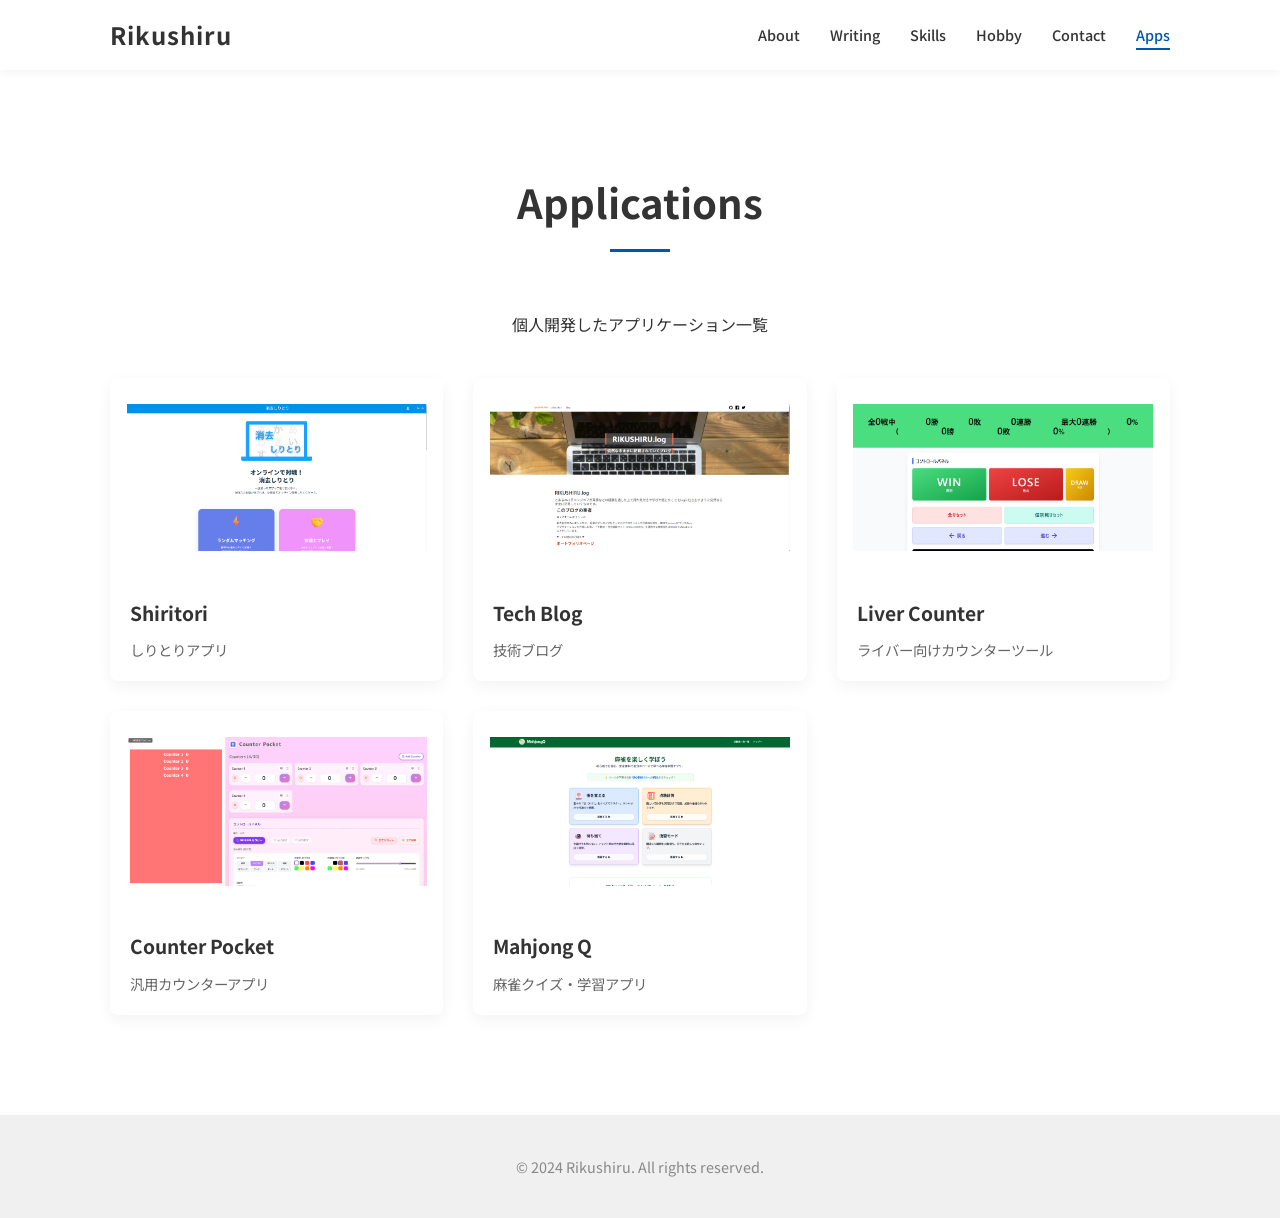
==== apps.html @ 8b54c489 "feat: Add new images, scripts, and styles, restructure the main page, and introduce a dedicated appl" ====
<!DOCTYPE html>
<html lang="ja">

<head>
    <meta charset="UTF-8">
    <meta name="viewport" content="width=device-width, initial-scale=1.0">
    <title>Applications | Rikushiru Portfolio</title>
    <link rel="preconnect" href="https://fonts.googleapis.com">
    <link rel="preconnect" href="https://fonts.gstatic.com" crossorigin>
    <link href="https://fonts.googleapis.com/css2?family=Noto+Sans+JP:wght@300;400;500;700&display=swap"
        rel="stylesheet">
    <link rel="stylesheet" href="style.css">
    <link rel="icon" href="/images/favicon.ico">
</head>

<body>
    <header id="header">
        <div class="container header-container">
            <a href="index.html" class="logo">Rikushiru</a>
            <nav class="nav">
                <button class="menu-toggle" aria-label="Menu">
                    <span></span>
                    <span></span>
                    <span></span>
                </button>
                <ul class="nav-links">
                    <li><a href="index.html#">About</a></li>
                    <li><a href="index.html#writing">Writing</a></li>
                    <li><a href="index.html#skills">Skills</a></li>
                    <li><a href="index.html#hobby">Hobby</a></li>
                    <li><a href="index.html#contact">Contact</a></li>
                    <li><a href="apps.html" class="active">Apps</a></li>
                </ul>
            </nav>
        </div>
    </header>

    <main>
        <section id="apps" class="section">
            <div class="container">
                <h2 class="section-title fade-in-up">Applications</h2>
                <p class="center-text fade-in-up" style="margin-bottom: 40px;">個人開発したアプリケーション一覧</p>
                <div class="works-grid">
                    <!-- Shiritori -->
                    <a href="https://shiritori.riku-shiru.com/" target="_blank" class="work-card fade-in-up">
                        <div class="work-icon-container">
                            <img src="images/shiritori.png" alt="Shiritori" class="app-icon">
                        </div>
                        <div class="work-info">
                            <h3>Shiritori</h3>
                            <p>しりとりアプリ</p>
                        </div>
                    </a>

                    <!-- Blog -->
                    <a href="https://blog.riku-shiru.com/" target="_blank" class="work-card fade-in-up">
                        <div class="work-icon-container">
                            <img src="images/rikushirulog.png" alt="Blog" class="app-icon">
                        </div>
                        <div class="work-info">
                            <h3>Tech Blog</h3>
                            <p>技術ブログ</p>
                        </div>
                    </a>

                    <!-- Liver Counter -->
                    <a href="https://livercounter.riku-shiru.com/" target="_blank" class="work-card fade-in-up">
                        <div class="work-icon-container">
                            <img src="images/livercounter.png" alt="Liver Counter" class="app-icon">
                        </div>
                        <div class="work-info">
                            <h3>Liver Counter</h3>
                            <p>ライバー向けカウンターツール</p>
                        </div>
                    </a>

                    <!-- Counter Pocket -->
                    <a href="https://counterpocket.riku-shiru.com/" target="_blank" class="work-card fade-in-up">
                        <div class="work-icon-container">
                            <img src="images/counterpocket.png" alt="Counter Pocket" class="app-icon">
                        </div>
                        <div class="work-info">
                            <h3>Counter Pocket</h3>
                            <p>汎用カウンターアプリ</p>
                        </div>
                    </a>

                    <!-- Mahjong Q -->
                    <a href="https://mahjongq.riku-shiru.com/" target="_blank" class="work-card fade-in-up">
                        <div class="work-icon-container">
                            <img src="images/mahjonq.png" alt="Mahjong Q" class="app-icon">
                        </div>
                        <div class="work-info">
                            <h3>Mahjong Q</h3>
                            <p>麻雀クイズ・学習アプリ</p>
                        </div>
                    </a>
                </div>
            </div>
        </section>
    </main>

    <footer id="footer">
        <div class="container">
            <p>&copy; 2024 Rikushiru. All rights reserved.</p>
        </div>
    </footer>

    <script src="script.js"></script>
</body>

</html>
---- style.css ----
:root {
    --bg-color: #ffffff;
    --text-color: #333333;
    --accent-color: #0056b3;
    --secondary-bg: #f9f9f9;
    --font-main: 'Noto Sans JP', sans-serif;
    --nav-height: 70px;
    --ease-out: cubic-bezier(0.25, 1, 0.5, 1);
}

* {
    margin: 0;
    padding: 0;
    box-sizing: border-box;
}

html {
    scroll-behavior: smooth;
}

body {
    font-family: var(--font-main);
    color: var(--text-color);
    background-color: var(--bg-color);
    line-height: 1.6;
    overflow-x: hidden;
}

a {
    text-decoration: none;
    color: inherit;
    transition: color 0.3s var(--ease-out);
}

img {
    max-width: 100%;
    height: auto;
    display: block;
}

ul {
    list-style: none;
}

/* Layout Utilities */
.container {
    max-width: 1100px;
    margin: 0 auto;
    padding: 0 20px;
}

.section {
    padding: 100px 0;
}

.bg-light {
    background-color: var(--secondary-bg);
}

.center-text {
    text-align: center;
}

/* Header */
#header {
    position: fixed;
    top: 0;
    left: 0;
    width: 100%;
    height: var(--nav-height);
    background: rgba(255, 255, 255, 0.9);
    backdrop-filter: blur(10px);
    z-index: 1000;
    box-shadow: 0 2px 10px rgba(0, 0, 0, 0.05);
    display: flex;
    align-items: center;
}

.header-container {
    width: 100%;
    display: flex;
    justify-content: space-between;
    align-items: center;
}

.logo {
    font-size: 1.5rem;
    font-weight: 700;
    color: var(--text-color);
    letter-spacing: 0.05em;
}

.nav-links {
    display: flex;
    gap: 30px;
}

.nav-links li a {
    font-size: 0.9rem;
    font-weight: 500;
    position: relative;
}

.nav-links li a::after {
    content: '';
    position: absolute;
    bottom: -5px;
    left: 0;
    width: 0;
    height: 2px;
    background: var(--accent-color);
    transition: width 0.3s var(--ease-out);
}

.nav-links li a:hover::after,
.nav-links li a.active::after {
    width: 100%;
}

.nav-links li a.active {
    color: var(--accent-color);
}

.menu-toggle {
    display: none;
    background: none;
    border: none;
    cursor: pointer;
    flex-direction: column;
    gap: 5px;
}

.menu-toggle span {
    display: block;
    width: 25px;
    height: 3px;
    background: var(--text-color);
    transition: 0.3s;
}

main {
    padding-top: var(--nav-height);
}

/* Hero Section Removed */


/* Section Titles */
.section-title {
    font-size: 2.5rem;
    display: block;
    width: fit-content;
    margin: 0 auto 60px;
}

.section-title::after {
    content: '';
    display: block;
    width: 60px;
    height: 3px;
    background: var(--accent-color);
    margin: 15px auto 0;
}

/* About Section */
.about-grid {
    display: grid;
    grid-template-columns: 1fr 1.5fr;
    gap: 50px;
    align-items: center;
}

.about-image img {
    border-radius: 10px;
    box-shadow: 0 10px 30px rgba(0, 0, 0, 0.1);
    transition: transform 0.3s var(--ease-out);
}

.about-image img:hover {
    transform: scale(1.02);
}

.timeline {
    margin-top: 30px;
    border-left: 2px solid #eee;
    padding-left: 20px;
}

.timeline-item {
    margin-bottom: 30px;
    position: relative;
}

.timeline-item::before {
    content: '';
    position: absolute;
    left: -26px;
    top: 5px;
    width: 10px;
    height: 10px;
    background: var(--accent-color);
    border-radius: 50%;
}

.timeline-logo-header {
    height: 30px;
    margin-bottom: 5px;
    display: flex;
    align-items: center;
}

.brand-logo-lifull {
    height: 100%;
    width: auto;
}

.timeline-item h4 {
    margin: 5px 0;
    font-size: 1.1rem;
}

.date {
    font-size: 0.85rem;
    color: #888;
}

/* Works Section */
.works-grid {
    display: grid;
    grid-template-columns: repeat(auto-fit, minmax(300px, 1fr));
    gap: 30px;
}

.work-card {
    background: #fff;
    border-radius: 8px;
    overflow: hidden;
    box-shadow: 0 5px 15px rgba(0, 0, 0, 0.05);
    transition: transform 0.3s var(--ease-out), box-shadow 0.3s var(--ease-out);
    display: flex;
    flex-direction: column;
    height: 100%;
}

.work-card:hover {
    transform: translateY(-5px);
    box-shadow: 0 15px 30px rgba(0, 0, 0, 0.1);
}

.work-image {
    height: 200px;
    background-size: cover;
    background-position: center;
    background-color: #eee;
    display: flex;
    align-items: center;
    justify-content: center;
    color: #aaa;
    font-weight: 500;
}

/* New: Container for Logo-based work items */
.work-icon-container {
    height: 200px;
    display: flex;
    align-items: center;
    justify-content: center;
    background: #fff;
}

.work-svg-logo {
    width: 60px;
    height: 60px;
}

.app-icon {
    width: auto;
    height: 150px;
    /* Larger than simple logos */
    max-width: 90%;
    object-fit: contain;
}

.work-info {
    padding: 20px;
    flex-grow: 1;
    /* Ensure uniform height */
}

.work-info h3 {
    margin-bottom: 10px;
    font-size: 1.2rem;
}

.work-info p {
    font-size: 0.9rem;
    color: #666;
}

.closed {
    opacity: 0.7;
}

.placeholder-image {
    background: #ddd;
    display: flex;
    align-items: center;
    justify-content: center;
    color: #666;
}

/* Skills Section */
.skills-wrapper {
    display: grid;
    grid-template-columns: repeat(auto-fit, minmax(280px, 1fr));
    gap: 40px;
}

.skill-category h3 {
    margin-bottom: 20px;
    font-size: 1.2rem;
    border-bottom: 1px solid #eee;
    padding-bottom: 10px;
}

.skill-list {
    display: flex;
    flex-wrap: wrap;
    gap: 10px;
}

.skill-tag {
    background: #f0f4f8;
    color: #333;
    padding: 8px 16px;
    border-radius: 20px;
    font-size: 0.9rem;
    transition: background 0.2s;
}

.skill-tag:hover {
    background: #e1e8ed;
}

/* Hobby Section */
.hobby-content {
    background: #fff;
    padding: 30px;
    border-radius: 12px;
    box-shadow: 0 5px 20px rgba(0, 0, 0, 0.05);
}

.hobby-text h3 {
    font-size: 1.5rem;
    margin-bottom: 20px;
}

.interest-list {
    list-style: none;
    margin-bottom: 30px;
}

.interest-list li {
    margin-bottom: 12px;
    font-size: 1rem;
    line-height: 1.6;
    padding-left: 15px;
    position: relative;
}

.interest-list li::before {
    content: '';
    position: absolute;
    left: 0;
    top: 10px;
    width: 6px;
    height: 6px;
    border-radius: 50%;
    background: var(--accent-color);
}

.interest-label {
    font-weight: 700;
    color: #444;
}

.minor-title {
    font-size: 1.2rem;
    margin: 40px 0 20px;
    padding-top: 20px;
    border-top: 1px solid #eee;
}

/* Photo Gallery */
.photo-gallery {
    column-count: 3;
    column-gap: 15px;
}

.photo-gallery img {
    width: 100%;
    margin-bottom: 15px;
    border-radius: 8px;
    box-shadow: 0 4px 10px rgba(0, 0, 0, 0.1);
    transition: transform 0.3s var(--ease-out);
    display: block;
    break-inside: avoid;
}

.photo-gallery img:hover {
    transform: scale(1.02);
}

@media (max-width: 768px) {
    .photo-gallery {
        column-count: 2;
    }
}

@media (max-width: 480px) {
    .photo-gallery {
        column-count: 1;
    }
}



@media (max-width: 768px) {
    .photo-gallery {
        column-count: auto;
        /* Reset column layout */
        display: flex;
        /* Use flex column for stable stacking */
        flex-direction: column;
        gap: 15px;
        /* Manually add gap */
        max-height: 400px;
        overflow: hidden;
        position: relative;
        transition: max-height 0.5s ease;
    }

    .photo-gallery.expanded {
        max-height: none;
        overflow: visible;
    }

    /* Gradient Overlay */
    .photo-gallery::after {
        content: '';
        position: absolute;
        bottom: 0;
        left: 0;
        width: 100%;
        height: 150px;
        background: linear-gradient(to bottom, rgba(255, 255, 255, 0), rgba(255, 255, 255, 1));
        display: block;
        pointer-events: none;
    }

    .photo-gallery.expanded::after {
        display: none;
    }
}

/* Replaces old insta-feed */
.insta-feed {
    display: none;
}

/* Contact Section */
.btn {
    display: inline-block;
    background: var(--text-color);
    color: #fff;
    padding: 12px 30px;
    border-radius: 30px;
    font-weight: 500;
    margin: 30px 0;
    transition: background 0.3s;
}

.btn:hover {
    background: var(--accent-color);
}

.social-links {
    display: flex;
    justify-content: center;
    gap: 20px;
    margin-top: 20px;
}

.sns-icon {
    width: 40px;
    height: 40px;
    display: flex;
    align-items: center;
    justify-content: center;
    border-radius: 50%;
    background: #f0f0f0;
    transition: transform 0.2s, background 0.2s, fill 0.2s;
}

.sns-icon svg {
    width: 20px;
    height: 20px;
    fill: #333;
    transition: fill 0.2s;
}

.sns-icon:hover {
    transform: translateY(-3px);
}

/* SNS Hover Colors */
.sns-icon:hover svg {
    fill: #fff;
}

.x-icon:hover {
    background: #000;
}

.github-icon:hover {
    background: #333;
}

.facebook-icon:hover {
    background: #1877F2;
}

.linkedin-icon:hover {
    background: #0A66C2;
}

.instagram-icon:hover {
    background: linear-gradient(45deg, #f09433 0%, #e6683c 25%, #dc2743 50%, #cc2366 75%, #bc1888 100%);
}

/* Footer */
#footer {
    background: #f0f0f0;
    padding: 40px 0;
    text-align: center;
    color: #888;
    font-size: 0.9rem;
}

/* Animations */
.fade-in-up {
    opacity: 0;
    transform: translateY(50px);
    /* Increased distance */
    transition: opacity 1s var(--ease-out), transform 1s var(--ease-out);
    /* Slower duration */
}

/* Emphasized Name in About Section */
.about-name {
    font-size: 2rem;
    /* Reduced from 2.5rem */
    font-weight: 700;
    margin-bottom: 5px;
    letter-spacing: 0.05em;
    color: var(--text-color);
    line-height: 1.2;
}

.nickname {
    font-size: 0.9rem;
    color: #888;
    margin-bottom: 15px;
    font-weight: 400;
}

@media (max-width: 768px) {
    .about-name {
        font-size: 1.8rem;
    }
}

.fade-in-up.visible {
    opacity: 1;
    transform: translateY(0);
}

/* Mobile Responsiveness & Fixes */
@media (max-width: 768px) {
    .menu-toggle {
        display: flex;
        z-index: 1001;
    }

    /* Fixed Navigation for Mobile */
    .nav-links {
        position: fixed;
        top: 0;
        right: 0;
        height: 100vh;
        width: 80%;
        /* Slightly wider for better tap area */
        max-width: 300px;
        background: #fff;
        flex-direction: column;
        align-items: center;
        justify-content: center;
        transform: translateX(100%);
        transition: transform 0.3s var(--ease-out);
        box-shadow: -5px 0 15px rgba(0, 0, 0, 0.1);
        padding-top: 60px;
    }

    .nav-links.active {
        transform: translateX(0);
    }

    /* Prevent Horizontal Overflow */
    html,
    body {
        overflow-x: hidden;
        width: 100%;
    }

    .container {
        padding: 0 20px;
        width: 100%;
    }

    /* Mobile Profile Image: Circular and centered */
    .about-image {
        margin: 0 auto 30px;
        width: 200px;
        height: 200px;
    }

    .about-image img {
        border-radius: 50%;
        width: 100%;
        height: 100%;
        object-fit: cover;
    }

    .about-text {
        text-align: center;
    }

    .about-text .timeline {
        text-align: left;
    }

    /* Grid Adjustments */
    .about-grid,
    .works-grid,
    .skills-wrapper,
    .hobby-grid,
    .insta-feed {
        grid-template-columns: 1fr;
    }

    /* Hero Text Sizing */
    .hero-title {
        font-size: 2.5rem;
        word-break: break-word;
    }

    .hero-subtitle {
        font-size: 1.2rem;
    }

    .timeline-logo-header {
        height: 30px;
    }
}

/* Resume Section Styles */
.highlight-title {
    font-size: 1.4rem;
    font-weight: 700;
    color: var(--text-color);
    margin-top: 5px;
}

.highlight-role {
    font-size: 1.1rem;
    font-weight: 700;
    color: var(--accent-color);
    margin-bottom: 10px;
}

.resume-section {
    margin-top: 40px;
    padding-top: 20px;
    border-top: 1px solid #eee;
}

.resume-section h4 {
    font-size: 1.2rem;
    margin-bottom: 15px;
    margin-top: 30px;
    color: #444;
}

.resume-list {
    list-style: none;
}

.resume-list li {
    margin-bottom: 10px;
    padding-left: 20px;
    position: relative;
    font-size: 0.95rem;
}

.resume-list li::before {
    content: '•';
    color: var(--accent-color);
    position: absolute;
    left: 0;
    font-weight: bold;
}

/* Timeline Brand Logo Fix */
.timeline-logo-header {
    height: 40px;
    margin-bottom: 10px;
    display: flex;
    align-items: center;
}

.brand-logo-lifull {
    height: 100%;
    width: auto;
    object-fit: contain;
}

/* External Link Styles */
.external-link {
    font-size: 0.9rem;
    color: var(--accent-color);
    text-decoration: underline;
    opacity: 0.8;
    word-break: break-all;
}

.external-link:hover {
    opacity: 1;
}

/* Gallery Toggle (Mobile Only) - Moved here for specificity */
.gallery-toggle {
    display: none;
}

@media (max-width: 768px) {
    .gallery-toggle {
        display: block;
        margin: 20px auto 0;
    }
}
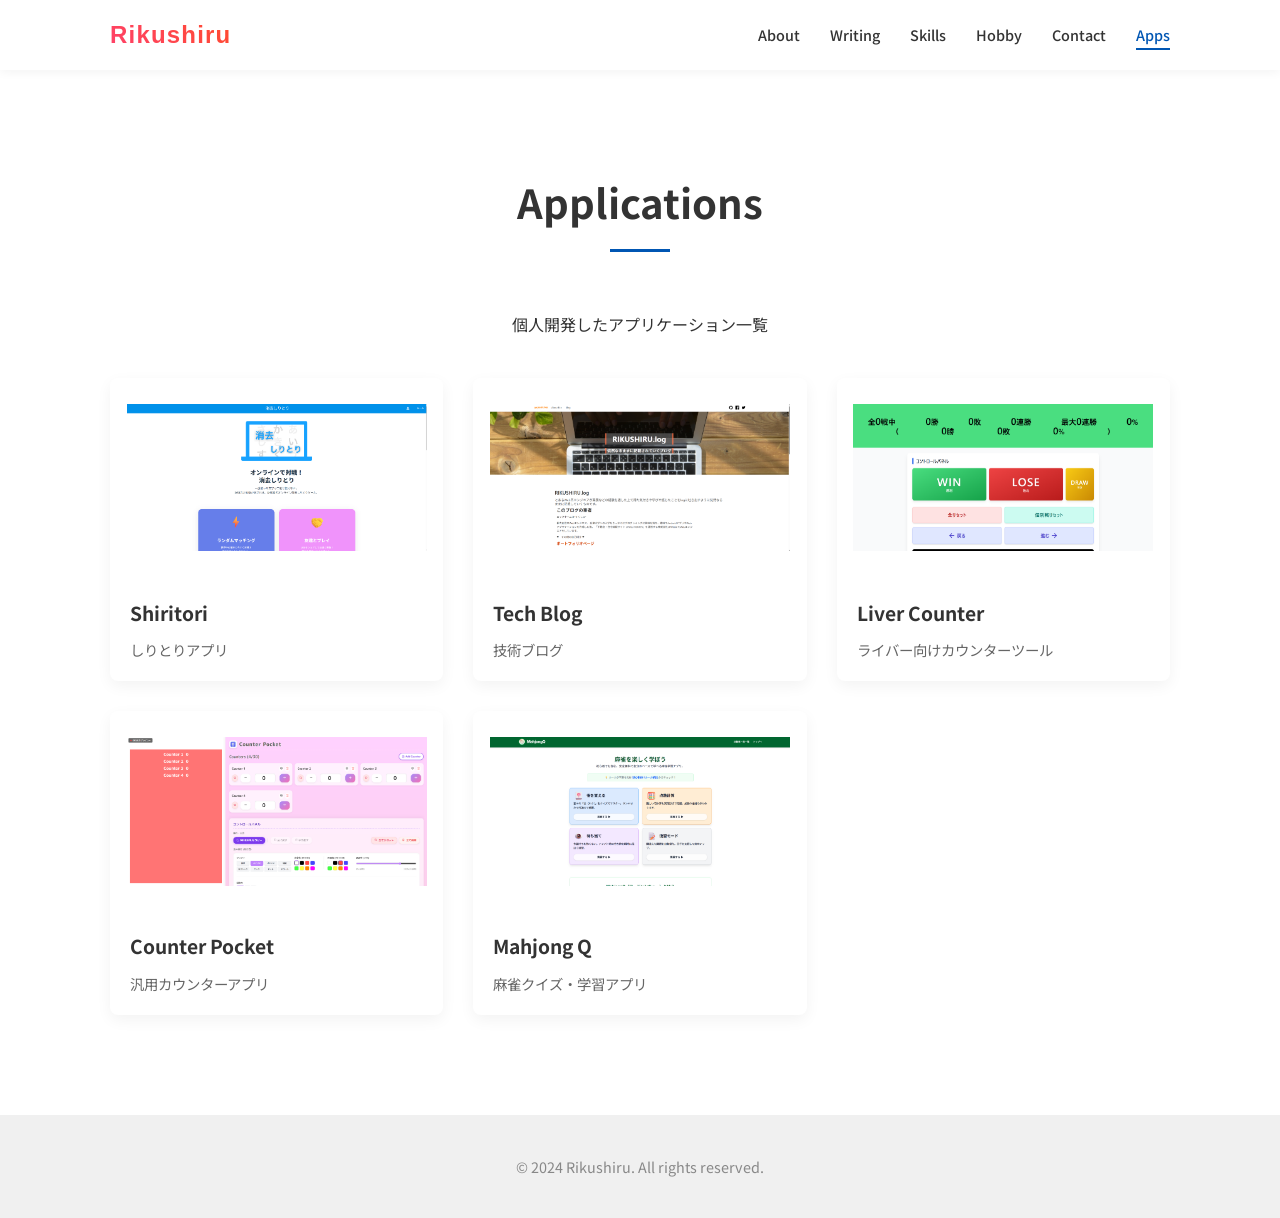
==== commit 3c90e2a7: "feat: Add Google Analytics tracking to HTML pages and include a new image." ====
--- a/apps.html
+++ b/apps.html
@@ -11,6 +11,15 @@
         rel="stylesheet">
     <link rel="stylesheet" href="style.css">
     <link rel="icon" href="/images/favicon.ico">
+    <!-- Google tag (gtag.js) -->
+    <script async src="https://www.googletagmanager.com/gtag/js?id=G-70FE9RLHMJ"></script>
+    <script>
+        window.dataLayer = window.dataLayer || [];
+        function gtag() { dataLayer.push(arguments); }
+        gtag('js', new Date());
+
+        gtag('config', 'G-70FE9RLHMJ');
+    </script>
 </head>
 
 <body>
--- a/style.css
+++ b/style.css
@@ -24,6 +24,9 @@
     background-color: var(--bg-color);
     line-height: 1.6;
     overflow-x: hidden;
+    display: flex;
+    flex-direction: column;
+    min-height: 100vh;
 }
 
 a {
@@ -86,8 +89,19 @@
 .logo {
     font-size: 1.5rem;
     font-weight: 700;
-    color: var(--text-color);
     letter-spacing: 0.05em;
+    font-family: 'Outfit', sans-serif;
+    /* Stylish Font */
+    /* Brighter, Vibrant Gradient (Remove Dullness) */
+    background: linear-gradient(45deg, #FF416C 0%, #FF4B2B 100%);
+    /* Alternative: background: linear-gradient(to right, #ed213a 0%, #93291e 100%); */
+
+
+    -webkit-background-clip: text;
+    -webkit-text-fill-color: transparent;
+    background-clip: text;
+    color: transparent;
+    display: inline-block;
 }
 
 .nav-links {
@@ -140,6 +154,7 @@
 
 main {
     padding-top: var(--nav-height);
+    flex: 1;
 }
 
 /* Hero Section Removed */
@@ -221,7 +236,8 @@
 
 .date {
     font-size: 0.85rem;
-    color: #888;
+    color: #555;
+    /* Darker than #888 for better visibility */
 }
 
 /* Works Section */
@@ -269,8 +285,8 @@
 }
 
 .work-svg-logo {
-    width: 60px;
-    height: 60px;
+    width: 80px;
+    height: 80px;
 }
 
 .app-icon {
@@ -391,75 +407,81 @@
     border-top: 1px solid #eee;
 }
 
-/* Photo Gallery */
+/* Collapsible Gallery (Desktop & Mobile) */
 .photo-gallery {
-    column-count: 3;
-    column-gap: 15px;
+    display: grid;
+    grid-template-columns: repeat(auto-fill, minmax(250px, 1fr));
+    gap: 15px;
+    max-height: 800px;
+    /* Show approx 3 rows */
+    overflow: hidden;
+    position: relative;
+    transition: max-height 0.8s ease;
+    padding-bottom: 20px;
+}
+
+.photo-gallery.expanded {
+    max-height: 20000px;
+    /* Large enough to show all */
+}
+
+/* Gradient Overlay */
+.photo-gallery::after {
+    content: '';
+    position: absolute;
+    bottom: 0;
+    left: 0;
+    width: 100%;
+    height: 150px;
+    background: linear-gradient(to bottom, rgba(255, 255, 255, 0), rgba(255, 255, 255, 1));
+    display: block;
+    pointer-events: none;
+    transition: opacity 0.5s;
+}
+
+.photo-gallery.expanded::after {
+    opacity: 0;
+    pointer-events: none;
 }
 
 .photo-gallery img {
     width: 100%;
-    margin-bottom: 15px;
+    height: 250px;
+    /* Enforce uniform height */
+    object-fit: cover;
+    /* Crop to fill the square/rectangle */
+    margin-bottom: 0;
+    /* Grid handles gap */
     border-radius: 8px;
     box-shadow: 0 4px 10px rgba(0, 0, 0, 0.1);
     transition: transform 0.3s var(--ease-out);
     display: block;
-    break-inside: avoid;
+    cursor: pointer;
 }
 
 .photo-gallery img:hover {
     transform: scale(1.02);
 }
 
+.gallery-toggle {
+    display: block;
+    margin: 20px auto 0;
+    cursor: pointer;
+    z-index: 10;
+    position: relative;
+}
+
 @media (max-width: 768px) {
     .photo-gallery {
-        column-count: 2;
+        grid-template-columns: repeat(2, 1fr);
+        /* 2 columns on mobile */
     }
 }
 
 @media (max-width: 480px) {
     .photo-gallery {
-        column-count: 1;
-    }
-}
-
-
-
-@media (max-width: 768px) {
-    .photo-gallery {
-        column-count: auto;
-        /* Reset column layout */
-        display: flex;
-        /* Use flex column for stable stacking */
-        flex-direction: column;
-        gap: 15px;
-        /* Manually add gap */
-        max-height: 400px;
-        overflow: hidden;
-        position: relative;
-        transition: max-height 0.5s ease;
-    }
-
-    .photo-gallery.expanded {
-        max-height: none;
-        overflow: visible;
-    }
-
-    /* Gradient Overlay */
-    .photo-gallery::after {
-        content: '';
-        position: absolute;
-        bottom: 0;
-        left: 0;
-        width: 100%;
-        height: 150px;
-        background: linear-gradient(to bottom, rgba(255, 255, 255, 0), rgba(255, 255, 255, 1));
-        display: block;
-        pointer-events: none;
-    }
-
-    .photo-gallery.expanded::after {
-        display: none;
+        grid-template-columns: 1fr;
+        /* 1 column on small screens */
     }
 }
 
@@ -559,19 +581,30 @@
 /* Emphasized Name in About Section */
 .about-name {
     font-size: 2rem;
-    /* Reduced from 2.5rem */
     font-weight: 700;
     margin-bottom: 5px;
     letter-spacing: 0.05em;
-    color: var(--text-color);
     line-height: 1.2;
+    font-family: 'Outfit', sans-serif;
+    /* Stylish Font */
+    /* Matching Vibrant Gradient */
+    background: linear-gradient(45deg, #FF416C 0%, #FF4B2B 100%);
+    -webkit-background-clip: text;
+    -webkit-text-fill-color: transparent;
+    background-clip: text;
+    color: transparent;
+    display: inline-block;
 }
 
 .nickname {
     font-size: 0.9rem;
-    color: #888;
+    color: #555;
     margin-bottom: 15px;
     font-weight: 400;
+}
+
+.birth-date {
+    margin-top: 20px;
 }
 
 @media (max-width: 768px) {
@@ -724,6 +757,8 @@
 .timeline-logo-header {
     height: 40px;
     margin-bottom: 10px;
+    margin-top: 15px;
+    /* Added spacing above logo */
     display: flex;
     align-items: center;
 }
@@ -748,13 +783,179 @@
 }
 
 /* Gallery Toggle (Mobile Only) - Moved here for specificity */
-.gallery-toggle {
-    display: none;
-}
+
 
 @media (max-width: 768px) {
     .gallery-toggle {
         display: block;
         margin: 20px auto 0;
     }
+}
+
+/* Lightbox Styles */
+#lightbox {
+    position: fixed;
+    z-index: 9999;
+    /* High z-index */
+    top: 0;
+    left: 0;
+    width: 100%;
+    height: 100%;
+    background-color: rgba(0, 0, 0, 0.9);
+    /* Dark overlay */
+    display: none;
+    align-items: center;
+    justify-content: center;
+    opacity: 0;
+    transition: opacity 0.3s ease;
+}
+
+#lightbox.active {
+    display: flex;
+    opacity: 1;
+}
+
+#lightbox img {
+    max-width: 90%;
+    max-height: 90%;
+    border-radius: 4px;
+    box-shadow: 0 0 20px rgba(255, 255, 255, 0.1);
+    object-fit: contain;
+}
+
+/* Awards & Speaking Refinement */
+.awards-custom-grid {
+    display: grid;
+    grid-template-columns: repeat(auto-fit, minmax(300px, 1fr));
+    gap: 20px;
+    margin-top: 20px;
+}
+
+.award-card {
+    background: #fff;
+    border-radius: 8px;
+    padding: 25px;
+    box-shadow: 0 4px 6px rgba(0, 0, 0, 0.05);
+    border-left: 5px solid var(--accent-color);
+    /* Accent border */
+    transition: transform 0.3s var(--ease-out), box-shadow 0.3s var(--ease-out);
+    display: flex;
+    flex-direction: column;
+}
+
+.award-card:hover {
+    transform: translateY(-5px);
+    box-shadow: 0 10px 20px rgba(0, 0, 0, 0.1);
+}
+
+.award-year {
+    font-size: 0.9rem;
+    color: #888;
+    margin-bottom: 10px;
+    font-weight: 500;
+}
+
+.award-content h3 {
+    margin: 0 0 10px;
+    font-size: 1.1rem;
+    color: #333;
+}
+
+.award-content p {
+    font-size: 0.95rem;
+    color: #555;
+    margin: 0;
+}
+
+/* Speaking Section */
+.speaking-grid {
+    display: grid;
+    grid-template-columns: repeat(auto-fit, minmax(300px, 1fr));
+    gap: 30px;
+    margin-top: 20px;
+}
+
+.speaking-organizer {
+    font-size: 0.8rem;
+    color: #888;
+    margin-left: 8px;
+    font-weight: 500;
+}
+
+.speaking-card {
+    background: #fff;
+    border-radius: 12px;
+    padding: 25px;
+    box-shadow: 0 5px 15px rgba(0, 0, 0, 0.05);
+    display: flex;
+    flex-direction: column;
+    justify-content: space-between;
+    transition: transform 0.3s var(--ease-out);
+    border-top: 4px solid #333;
+    /* Distinct from awards */
+}
+
+.speaking-card:hover {
+    transform: translateY(-5px);
+}
+
+.speaking-header {
+    margin-bottom: 15px;
+}
+
+.speaking-date {
+    background: #eee;
+    padding: 4px 10px;
+    border-radius: 15px;
+    font-size: 0.8rem;
+    font-weight: 600;
+    color: #555;
+    display: inline-block;
+    margin-bottom: 10px;
+}
+
+.speaking-title {
+    font-size: 1.1rem;
+    font-weight: 700;
+    line-height: 1.4;
+}
+
+.speaking-body p {
+    font-size: 0.95rem;
+    color: #666;
+    margin-bottom: 20px;
+}
+
+.speaking-link {
+    display: inline-block;
+    padding: 8px 16px;
+    background: #333;
+    color: #fff;
+    text-decoration: none;
+    border-radius: 4px;
+    font-size: 0.9rem;
+    transition: background 0.2s;
+    text-align: center;
+    width: fit-content;
+}
+
+.speaking-link:hover {
+    background: #555;
+    color: #fff;
+}
+
+.speaking-links {
+    display: flex;
+    gap: 10px;
+}
+
+.speaking-link.secondary {
+    background: transparent;
+    color: #333;
+    border: 1px solid #ccc;
+}
+
+.speaking-link.secondary:hover {
+    background: #f5f5f5;
+    color: #333;
 }
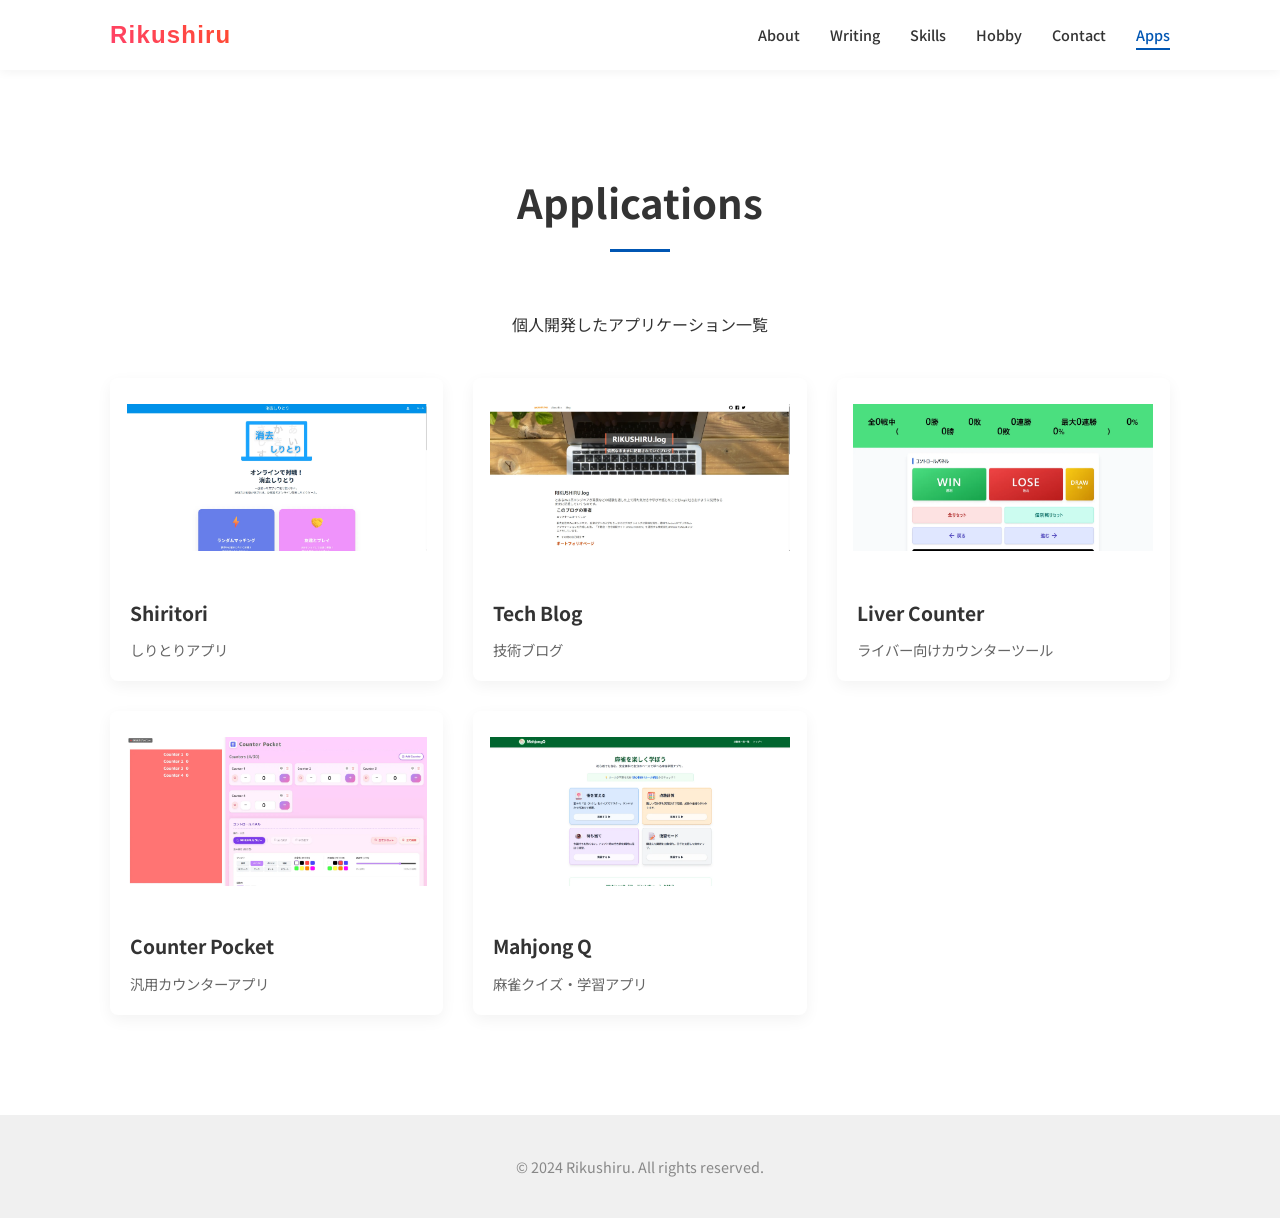
==== commit db0ee6e7: "feat: Add WebP images and update `index.html`, `script.js`, `apps.html`, and `.gitignore`." ====
--- a/apps.html
+++ b/apps.html
@@ -53,7 +53,7 @@
                     <!-- Shiritori -->
                     <a href="https://shiritori.riku-shiru.com/" target="_blank" class="work-card fade-in-up">
                         <div class="work-icon-container">
-                            <img src="images/shiritori.png" alt="Shiritori" class="app-icon">
+                            <img src="images/shiritori.webp" alt="Shiritori" class="app-icon">
                         </div>
                         <div class="work-info">
                             <h3>Shiritori</h3>
@@ -64,7 +64,7 @@
                     <!-- Blog -->
                     <a href="https://blog.riku-shiru.com/" target="_blank" class="work-card fade-in-up">
                         <div class="work-icon-container">
-                            <img src="images/rikushirulog.png" alt="Blog" class="app-icon">
+                            <img src="images/rikushirulog.webp" alt="Blog" class="app-icon">
                         </div>
                         <div class="work-info">
                             <h3>Tech Blog</h3>
@@ -75,7 +75,7 @@
                     <!-- Liver Counter -->
                     <a href="https://livercounter.riku-shiru.com/" target="_blank" class="work-card fade-in-up">
                         <div class="work-icon-container">
-                            <img src="images/livercounter.png" alt="Liver Counter" class="app-icon">
+                            <img src="images/livercounter.webp" alt="Liver Counter" class="app-icon">
                         </div>
                         <div class="work-info">
                             <h3>Liver Counter</h3>
@@ -86,7 +86,7 @@
                     <!-- Counter Pocket -->
                     <a href="https://counterpocket.riku-shiru.com/" target="_blank" class="work-card fade-in-up">
                         <div class="work-icon-container">
-                            <img src="images/counterpocket.png" alt="Counter Pocket" class="app-icon">
+                            <img src="images/counterpocket.webp" alt="Counter Pocket" class="app-icon">
                         </div>
                         <div class="work-info">
                             <h3>Counter Pocket</h3>
@@ -97,7 +97,7 @@
                     <!-- Mahjong Q -->
                     <a href="https://mahjongq.riku-shiru.com/" target="_blank" class="work-card fade-in-up">
                         <div class="work-icon-container">
-                            <img src="images/mahjonq.png" alt="Mahjong Q" class="app-icon">
+                            <img src="images/mahjonq.webp" alt="Mahjong Q" class="app-icon">
                         </div>
                         <div class="work-info">
                             <h3>Mahjong Q</h3>
--- a/style.css
+++ b/style.css
@@ -796,18 +796,17 @@
 #lightbox {
     position: fixed;
     z-index: 9999;
-    /* High z-index */
     top: 0;
     left: 0;
     width: 100%;
     height: 100%;
     background-color: rgba(0, 0, 0, 0.9);
-    /* Dark overlay */
     display: none;
     align-items: center;
-    justify-content: center;
     opacity: 0;
     transition: opacity 0.3s ease;
+    overflow: hidden;
+    /* Ensure no scrollbars */
 }
 
 #lightbox.active {
@@ -815,12 +814,117 @@
     opacity: 1;
 }
 
-#lightbox img {
-    max-width: 90%;
+/* Lightbox Carousel Track */
+.lightbox-track {
+    display: flex;
+    align-items: center;
+    height: 100%;
+    width: max-content;
+    /* Allow dynamic sizing based on children */
+    will-change: transform;
+}
+
+.lightbox-track.animating {
+    transition: transform 0.3s ease-out;
+}
+
+.lightbox-image-container {
+    width: 85vw;
+    /* Mobile: 85vw to show peek of neighbors */
+    height: 100%;
+    display: flex;
+    align-items: center;
+    justify-content: center;
+    padding: 0 5px;
+    /* Minimal gap */
+    box-sizing: border-box;
+    flex-shrink: 0;
+    /* Prevent shrinking! */
+}
+
+/* PC: Full width */
+@media (min-width: 769px) {
+    .lightbox-image-container {
+        width: 100vw;
+        padding: 0;
+    }
+}
+
+.lightbox-image-container img {
+    max-width: 100%;
     max-height: 90%;
     border-radius: 4px;
     box-shadow: 0 0 20px rgba(255, 255, 255, 0.1);
     object-fit: contain;
+    user-select: none;
+    pointer-events: none;
+    /* Let clicks pass to container/lightbox */
+}
+
+/* Lightbox Navigation */
+.lightbox-nav {
+    position: absolute;
+    top: 50%;
+    transform: translateY(-50%);
+    background: rgba(255, 255, 255, 0.1);
+    color: white;
+    border: none;
+    font-size: 2rem;
+    padding: 10px 15px;
+    cursor: pointer;
+    transition: background 0.3s;
+    border-radius: 5px;
+    user-select: none;
+    z-index: 10001;
+    /* Ensure above image */
+}
+
+.lightbox-nav:hover {
+    background: rgba(255, 255, 255, 0.3);
+}
+
+.lightbox-nav.hidden-nav {
+    display: none;
+}
+
+.lightbox-prev {
+    left: 20px;
+}
+
+.lightbox-next {
+    right: 20px;
+}
+
+@media (max-width: 768px) {
+    .lightbox-nav {
+        display: none !important;
+        /* Hide buttons on mobile, use swipe */
+    }
+
+    .swipe-hint {
+        position: absolute;
+        top: 50%;
+        transform: translateY(-50%);
+        font-size: 3rem;
+        color: rgba(255, 255, 255, 0.7);
+        pointer-events: none;
+        opacity: 0;
+        transition: opacity 1s ease-out;
+        z-index: 10000;
+        text-shadow: 0 0 10px rgba(0, 0, 0, 0.5);
+    }
+
+    .swipe-hint.visible {
+        opacity: 1;
+    }
+
+    .swipe-hint-left {
+        left: 20px;
+    }
+
+    .swipe-hint-right {
+        right: 20px;
+    }
 }
 
 /* Awards & Speaking Refinement */
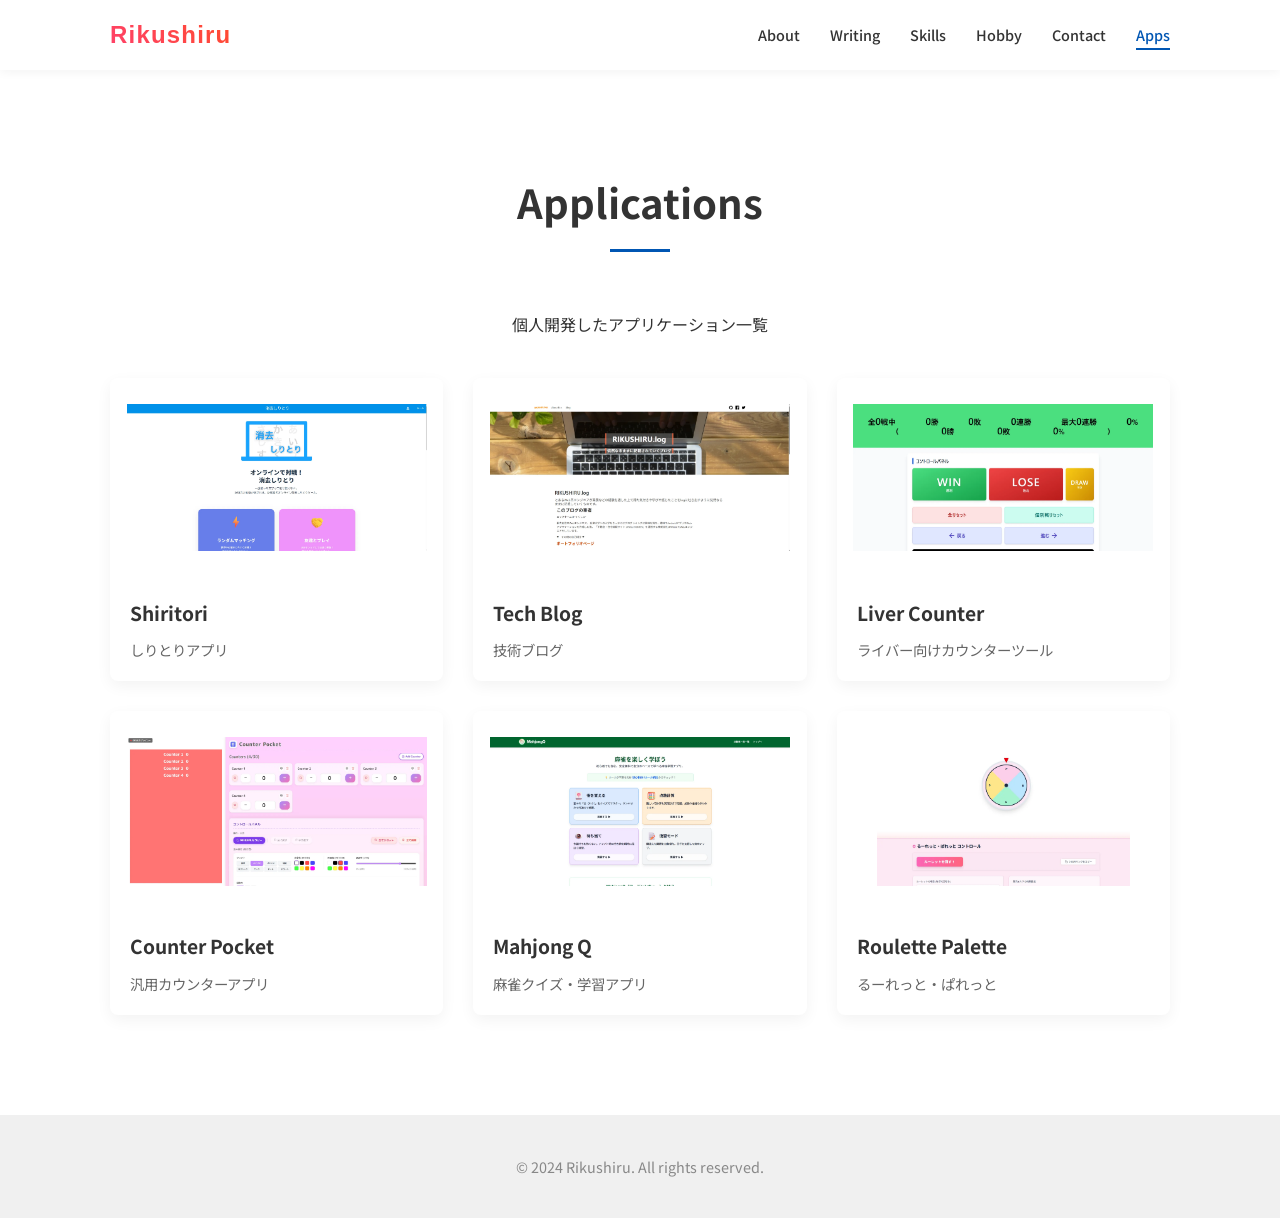
==== commit db267cd5: "feat: Add "Roulette Palette" application to the apps page with associated images." ====
--- a/apps.html
+++ b/apps.html
@@ -11,6 +11,9 @@
         rel="stylesheet">
     <link rel="stylesheet" href="style.css">
     <link rel="icon" href="/images/favicon.ico">
+    <link rel="apple-touch-icon" href="/images/apple-touch-icon.png">
+    <link rel="manifest" href="/manifest.json">
+    <meta name="theme-color" content="#ffffff">
     <!-- Google tag (gtag.js) -->
     <script async src="https://www.googletagmanager.com/gtag/js?id=G-70FE9RLHMJ"></script>
     <script>
@@ -50,6 +53,7 @@
                 <h2 class="section-title fade-in-up">Applications</h2>
                 <p class="center-text fade-in-up" style="margin-bottom: 40px;">個人開発したアプリケーション一覧</p>
                 <div class="works-grid">
+
                     <!-- Shiritori -->
                     <a href="https://shiritori.riku-shiru.com/" target="_blank" class="work-card fade-in-up">
                         <div class="work-icon-container">
@@ -104,6 +108,17 @@
                             <p>麻雀クイズ・学習アプリ</p>
                         </div>
                     </a>
+
+                    <!-- Roulette Palette -->
+                    <a href="https://roulette-palette.riku-shiru.com/" target="_blank" class="work-card fade-in-up">
+                        <div class="work-icon-container">
+                            <img src="images/roulette.webp" alt="Roulette Palette" class="app-icon">
+                        </div>
+                        <div class="work-info">
+                            <h3>Roulette Palette</h3>
+                            <p>るーれっと・ぱれっと</p>
+                        </div>
+                    </a>
                 </div>
             </div>
         </section>
--- a/style.css
+++ b/style.css
@@ -857,8 +857,6 @@
     box-shadow: 0 0 20px rgba(255, 255, 255, 0.1);
     object-fit: contain;
     user-select: none;
-    pointer-events: none;
-    /* Let clicks pass to container/lightbox */
 }
 
 /* Lightbox Navigation */
@@ -927,6 +925,47 @@
     }
 }
 
+/* Lightbox Controls (Close) */
+.lightbox-controls {
+    position: absolute;
+    top: 20px;
+    right: 20px;
+    display: flex;
+    gap: 15px;
+    z-index: 10002;
+}
+
+.lightbox-control {
+    background: rgba(0, 0, 0, 0.5);
+    color: white;
+    border: none;
+    width: 44px;
+    height: 44px;
+    border-radius: 50%;
+    display: flex;
+    align-items: center;
+    justify-content: center;
+    cursor: pointer;
+    font-size: 1.2rem;
+    transition: background 0.3s, transform 0.2s;
+    backdrop-filter: blur(5px);
+}
+
+.lightbox-control:hover {
+    background: rgba(255, 255, 255, 0.2);
+    transform: scale(1.1);
+}
+
+.lightbox-control:active {
+    transform: scale(0.95);
+}
+
+.lightbox-control svg {
+    width: 24px;
+    height: 24px;
+    fill: currentColor;
+}
+
 /* Awards & Speaking Refinement */
 .awards-custom-grid {
     display: grid;
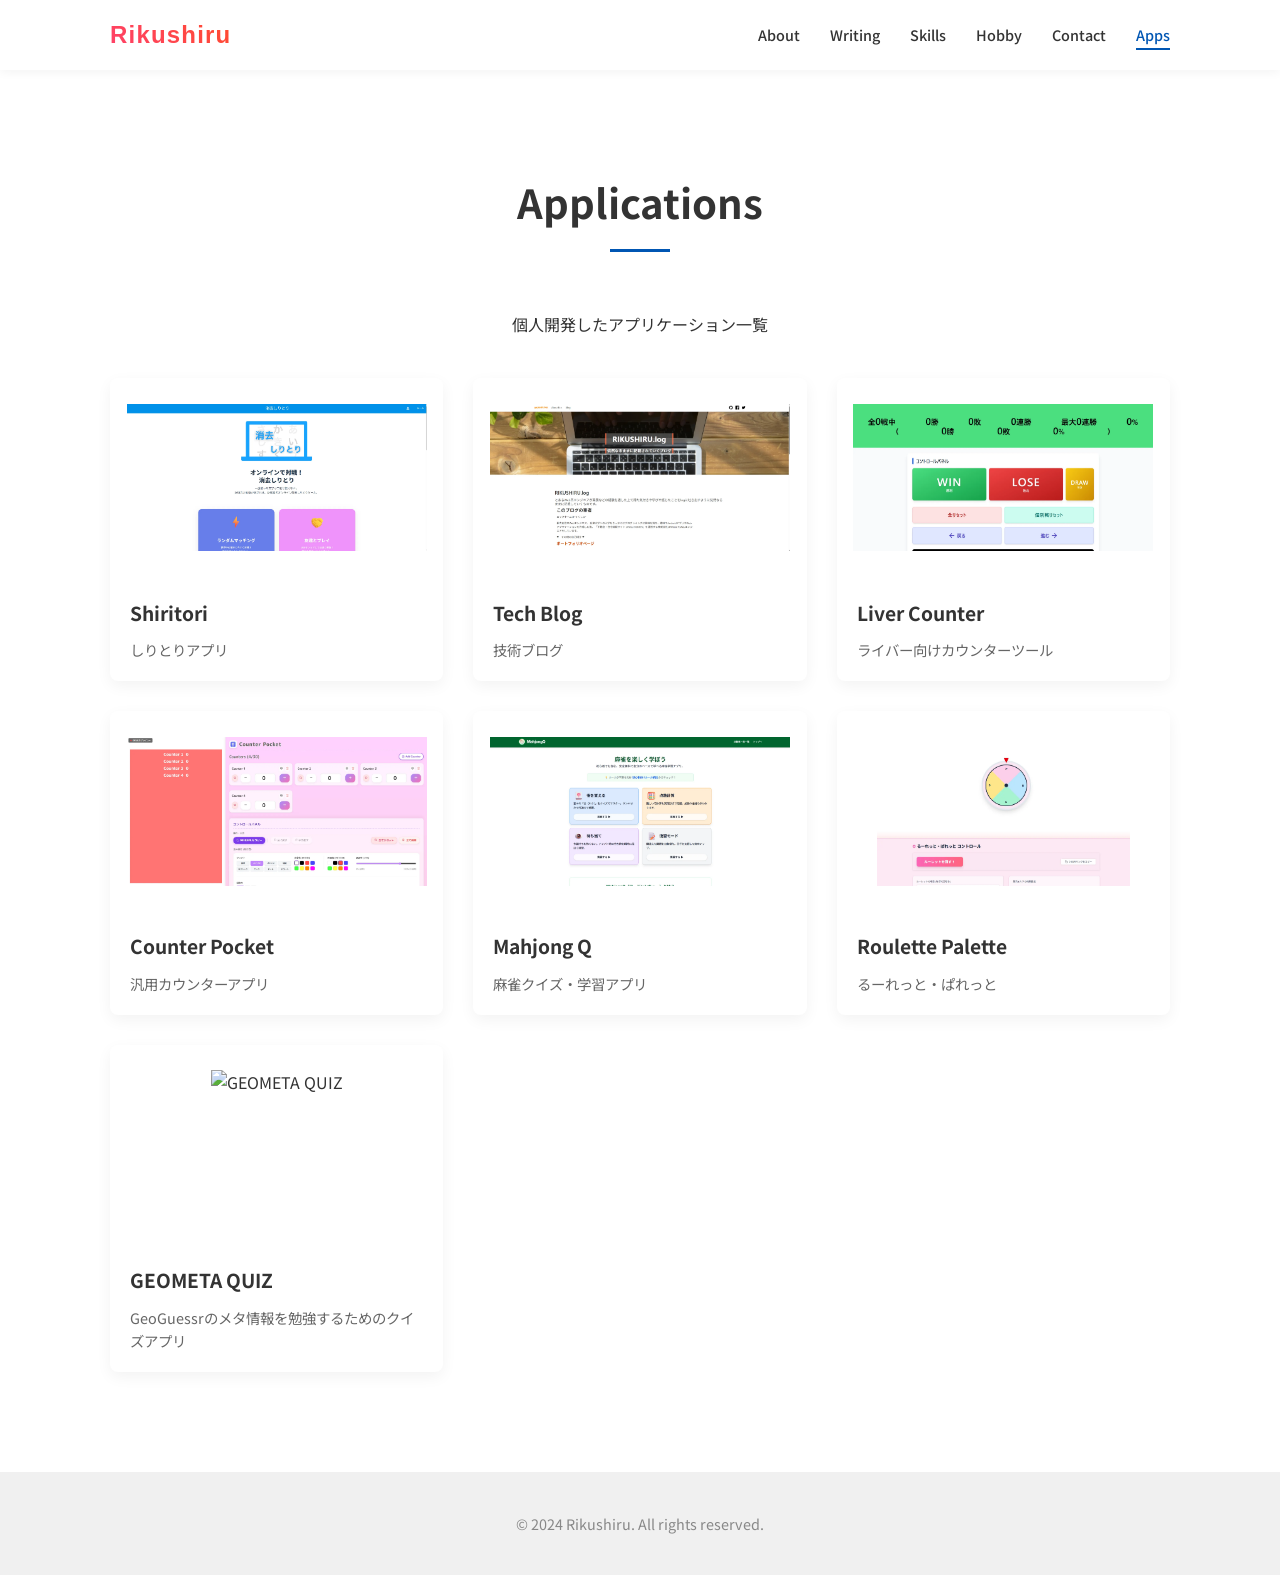
==== commit 3cb02247: "feat: Add GEOMETA QUIZ application to the apps page and include its icon." ====
--- a/apps.html
+++ b/apps.html
@@ -119,6 +119,17 @@
                             <p>るーれっと・ぱれっと</p>
                         </div>
                     </a>
+
+                    <!-- GEOMETA QUIZ -->
+                    <a href="https://geometaquiz.riku-shiru.com/" target="_blank" class="work-card fade-in-up">
+                        <div class="work-icon-container">
+                            <img src="images/geometaquiz.webp" alt="GEOMETA QUIZ" class="app-icon">
+                        </div>
+                        <div class="work-info">
+                            <h3>GEOMETA QUIZ</h3>
+                            <p>GeoGuessrのメタ情報を勉強するためのクイズアプリ</p>
+                        </div>
+                    </a>
                 </div>
             </div>
         </section>
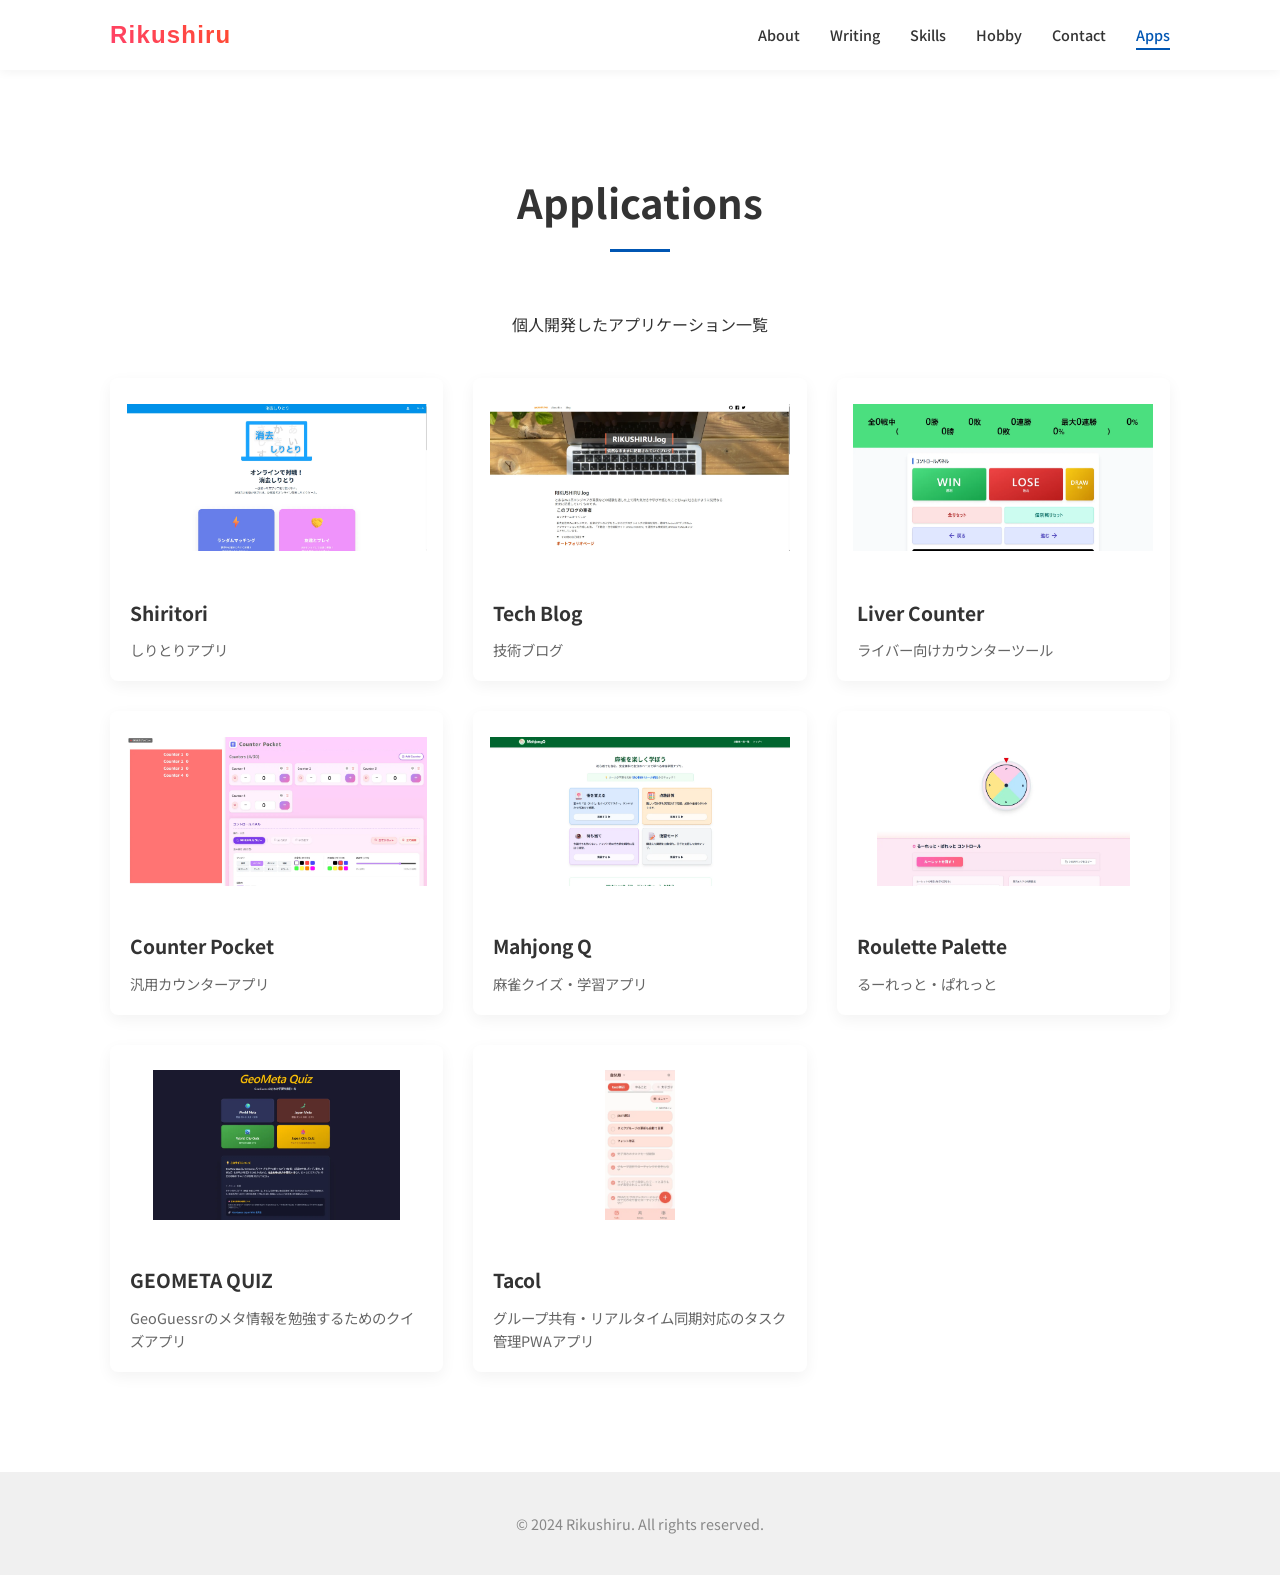
==== commit c93e2a16: "feat: add Tacol project entry and assets to apps page" ====
--- a/apps.html
+++ b/apps.html
@@ -130,6 +130,17 @@
                             <p>GeoGuessrのメタ情報を勉強するためのクイズアプリ</p>
                         </div>
                     </a>
+
+                    <!-- Tacol -->
+                    <a href="https://tacol.riku-shiru.com/" target="_blank" class="work-card fade-in-up">
+                        <div class="work-icon-container">
+                            <img src="images/tacol.webp" alt="Tacol" class="app-icon">
+                        </div>
+                        <div class="work-info">
+                            <h3>Tacol</h3>
+                            <p>グループ共有・リアルタイム同期対応のタスク管理PWAアプリ</p>
+                        </div>
+                    </a>
                 </div>
             </div>
         </section>
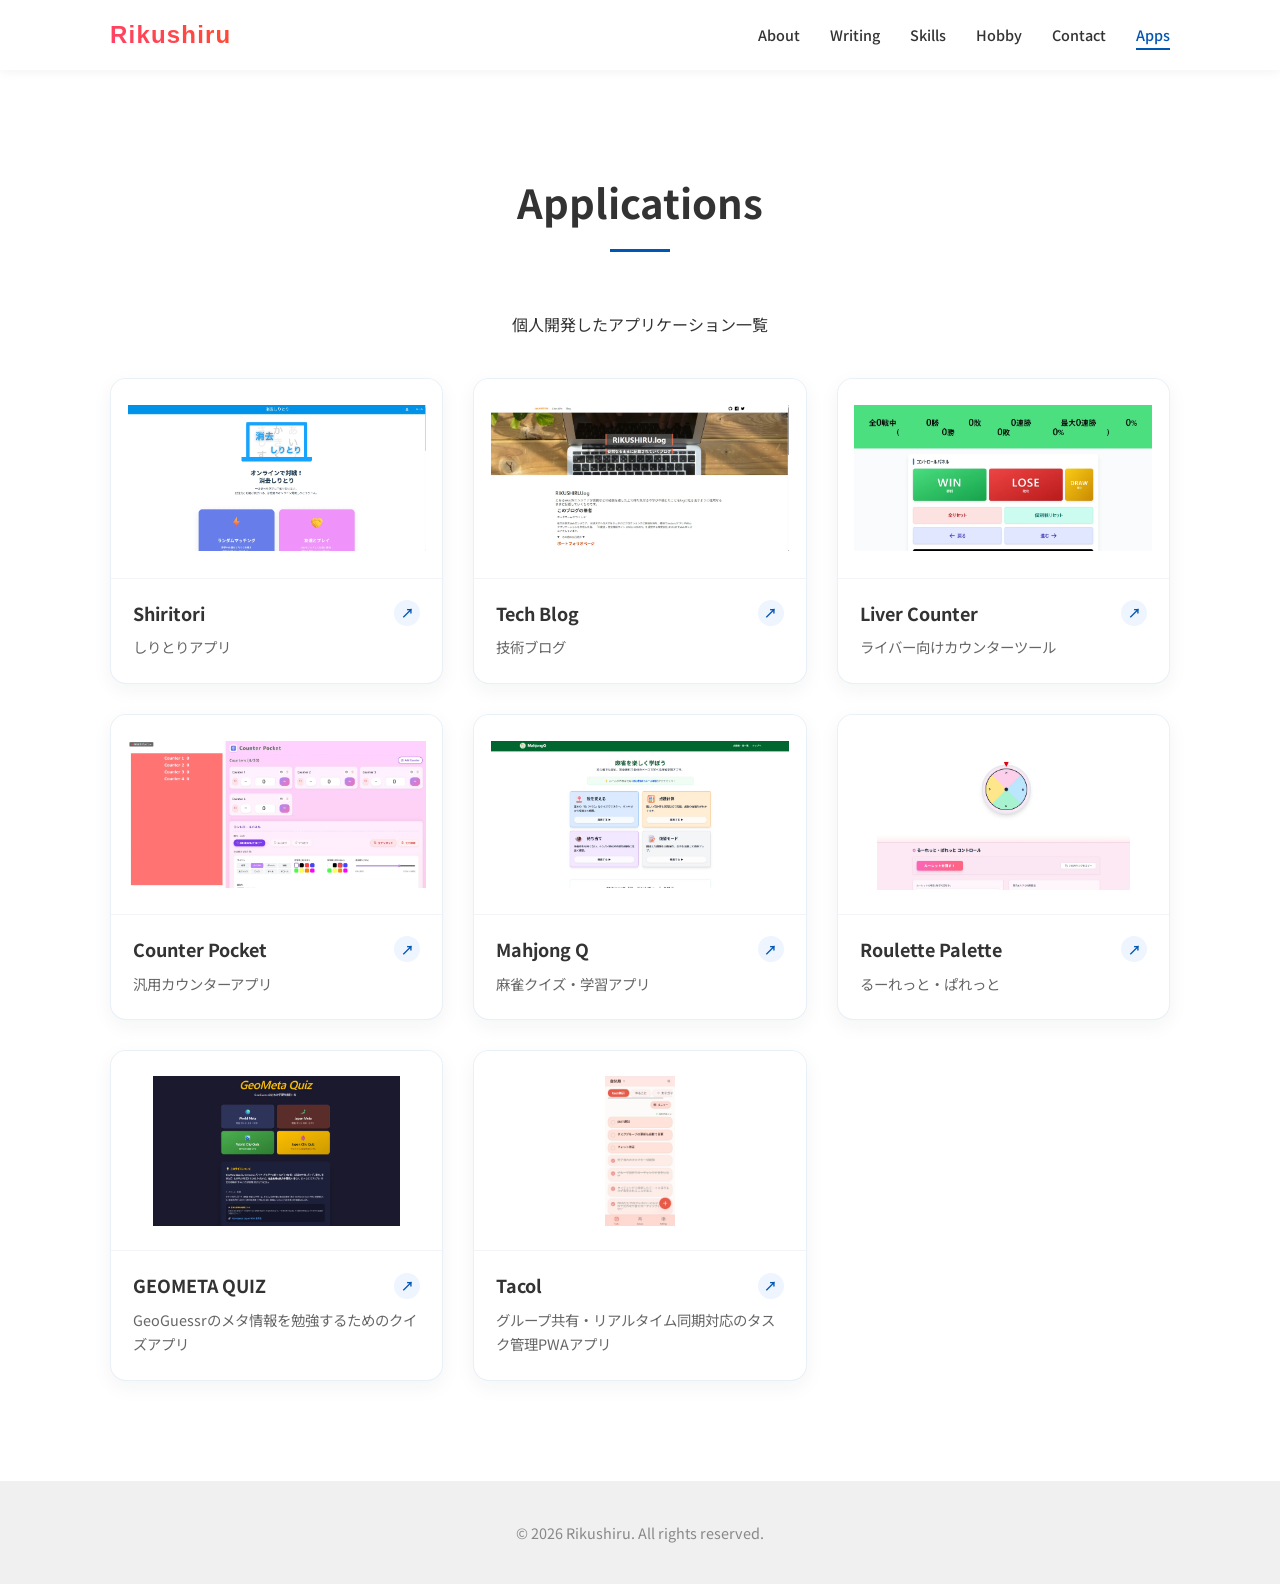
==== commit fd08fd9a: "feat: update portfolio content, focus areas, skills, and card UI" ====
--- a/apps.html
+++ b/apps.html
@@ -5,6 +5,13 @@
     <meta charset="UTF-8">
     <meta name="viewport" content="width=device-width, initial-scale=1.0">
     <title>Applications | Rikushiru Portfolio</title>
+    <meta name="description" content="Rikushiru（渡邉陸斗）が個人開発したWebアプリケーション一覧。">
+    <meta property="og:type" content="website">
+    <meta property="og:url" content="https://me.riku-shiru.com/apps.html">
+    <meta property="og:title" content="Applications | Rikushiru Portfolio">
+    <meta property="og:description" content="Rikushiru（渡邉陸斗）が個人開発したWebアプリケーション一覧。">
+    <meta property="og:image" content="https://me.riku-shiru.com/images/profile.jpg">
+    <meta name="twitter:card" content="summary">
     <link rel="preconnect" href="https://fonts.googleapis.com">
     <link rel="preconnect" href="https://fonts.gstatic.com" crossorigin>
     <link href="https://fonts.googleapis.com/css2?family=Noto+Sans+JP:wght@300;400;500;700&display=swap"
@@ -55,7 +62,7 @@
                 <div class="works-grid">
 
                     <!-- Shiritori -->
-                    <a href="https://shiritori.riku-shiru.com/" target="_blank" class="work-card fade-in-up">
+                    <a href="https://shiritori.riku-shiru.com/" target="_blank" rel="noopener noreferrer" class="work-card fade-in-up">
                         <div class="work-icon-container">
                             <img src="images/shiritori.webp" alt="Shiritori" class="app-icon">
                         </div>
@@ -66,7 +73,7 @@
                     </a>
 
                     <!-- Blog -->
-                    <a href="https://blog.riku-shiru.com/" target="_blank" class="work-card fade-in-up">
+                    <a href="https://blog.riku-shiru.com/" target="_blank" rel="noopener noreferrer" class="work-card fade-in-up">
                         <div class="work-icon-container">
                             <img src="images/rikushirulog.webp" alt="Blog" class="app-icon">
                         </div>
@@ -77,7 +84,7 @@
                     </a>
 
                     <!-- Liver Counter -->
-                    <a href="https://livercounter.riku-shiru.com/" target="_blank" class="work-card fade-in-up">
+                    <a href="https://livercounter.riku-shiru.com/" target="_blank" rel="noopener noreferrer" class="work-card fade-in-up">
                         <div class="work-icon-container">
                             <img src="images/livercounter.webp" alt="Liver Counter" class="app-icon">
                         </div>
@@ -88,7 +95,7 @@
                     </a>
 
                     <!-- Counter Pocket -->
-                    <a href="https://counterpocket.riku-shiru.com/" target="_blank" class="work-card fade-in-up">
+                    <a href="https://counterpocket.riku-shiru.com/" target="_blank" rel="noopener noreferrer" class="work-card fade-in-up">
                         <div class="work-icon-container">
                             <img src="images/counterpocket.webp" alt="Counter Pocket" class="app-icon">
                         </div>
@@ -99,7 +106,7 @@
                     </a>
 
                     <!-- Mahjong Q -->
-                    <a href="https://mahjongq.riku-shiru.com/" target="_blank" class="work-card fade-in-up">
+                    <a href="https://mahjongq.riku-shiru.com/" target="_blank" rel="noopener noreferrer" class="work-card fade-in-up">
                         <div class="work-icon-container">
                             <img src="images/mahjonq.webp" alt="Mahjong Q" class="app-icon">
                         </div>
@@ -110,7 +117,7 @@
                     </a>
 
                     <!-- Roulette Palette -->
-                    <a href="https://roulette-palette.riku-shiru.com/" target="_blank" class="work-card fade-in-up">
+                    <a href="https://roulette-palette.riku-shiru.com/" target="_blank" rel="noopener noreferrer" class="work-card fade-in-up">
                         <div class="work-icon-container">
                             <img src="images/roulette.webp" alt="Roulette Palette" class="app-icon">
                         </div>
@@ -121,7 +128,7 @@
                     </a>
 
                     <!-- GEOMETA QUIZ -->
-                    <a href="https://geometaquiz.riku-shiru.com/" target="_blank" class="work-card fade-in-up">
+                    <a href="https://geometaquiz.riku-shiru.com/" target="_blank" rel="noopener noreferrer" class="work-card fade-in-up">
                         <div class="work-icon-container">
                             <img src="images/geometaquiz.webp" alt="GEOMETA QUIZ" class="app-icon">
                         </div>
@@ -132,7 +139,7 @@
                     </a>
 
                     <!-- Tacol -->
-                    <a href="https://tacol.riku-shiru.com/" target="_blank" class="work-card fade-in-up">
+                    <a href="https://tacol.riku-shiru.com/" target="_blank" rel="noopener noreferrer" class="work-card fade-in-up">
                         <div class="work-icon-container">
                             <img src="images/tacol.webp" alt="Tacol" class="app-icon">
                         </div>
@@ -148,7 +155,7 @@
 
     <footer id="footer">
         <div class="container">
-            <p>&copy; 2024 Rikushiru. All rights reserved.</p>
+            <p>&copy; <span class="copyright-year">2026</span> Rikushiru. All rights reserved.</p>
         </div>
     </footer>
 
--- a/style.css
+++ b/style.css
@@ -2,10 +2,17 @@
     --bg-color: #ffffff;
     --text-color: #333333;
     --accent-color: #0056b3;
-    --secondary-bg: #f9f9f9;
+    --accent-soft: #eef5ff;
+    --secondary-bg: #f8fafc;
+    --border-subtle: rgba(0, 86, 179, 0.09);
+    --border-hover: rgba(0, 86, 179, 0.25);
+    --shadow-card: 0 6px 20px rgba(15, 35, 65, 0.05);
+    --shadow-card-hover: 0 14px 30px rgba(0, 86, 179, 0.11);
+    --radius-card: 16px;
     --font-main: 'Noto Sans JP', sans-serif;
     --nav-height: 70px;
     --ease-out: cubic-bezier(0.25, 1, 0.5, 1);
+    --ease-spring: cubic-bezier(0.34, 1.56, 0.64, 1);
 }
 
 * {
@@ -249,30 +256,34 @@
 
 .work-card {
     background: #fff;
-    border-radius: 8px;
+    border: 1px solid var(--border-subtle);
+    border-radius: var(--radius-card);
+    box-shadow: var(--shadow-card);
     overflow: hidden;
-    box-shadow: 0 5px 15px rgba(0, 0, 0, 0.05);
-    transition: transform 0.3s var(--ease-out), box-shadow 0.3s var(--ease-out);
+    transition: transform 0.4s var(--ease-spring), box-shadow 0.35s var(--ease-out), border-color 0.3s var(--ease-out);
     display: flex;
     flex-direction: column;
     height: 100%;
 }
 
 .work-card:hover {
-    transform: translateY(-5px);
-    box-shadow: 0 15px 30px rgba(0, 0, 0, 0.1);
+    transform: translateY(-6px);
+    box-shadow: var(--shadow-card-hover);
+    border-color: var(--border-hover);
 }
 
 .work-image {
     height: 200px;
     background-size: cover;
     background-position: center;
-    background-color: #eee;
+    background-color: #f3f6fa;
+    border-bottom: 1px solid #f2f4f8;
     display: flex;
     align-items: center;
     justify-content: center;
     color: #aaa;
     font-weight: 500;
+    transition: transform 0.45s var(--ease-spring);
 }
 
 /* New: Container for Logo-based work items */
@@ -282,6 +293,18 @@
     align-items: center;
     justify-content: center;
     background: #fff;
+    border-bottom: 1px solid #f2f4f8;
+    overflow: hidden;
+}
+
+.work-icon-container img,
+.work-svg-logo {
+    transition: transform 0.45s var(--ease-spring);
+}
+
+.work-card:hover .work-icon-container img,
+.work-card:hover .work-svg-logo {
+    transform: scale(1.07) rotate(-2deg);
 }
 
 .work-svg-logo {
@@ -298,19 +321,46 @@
 }
 
 .work-info {
-    padding: 20px;
+    padding: 20px 22px 24px;
     flex-grow: 1;
     /* Ensure uniform height */
 }
 
 .work-info h3 {
-    margin-bottom: 10px;
-    font-size: 1.2rem;
+    margin-bottom: 8px;
+    font-size: 1.12rem;
+    font-weight: 700;
+    display: flex;
+    align-items: center;
+    justify-content: space-between;
+    gap: 8px;
+}
+
+.work-info h3::after {
+    content: '↗';
+    display: inline-flex;
+    align-items: center;
+    justify-content: center;
+    width: 26px;
+    height: 26px;
+    border-radius: 50%;
+    background: var(--accent-soft);
+    color: var(--accent-color);
+    font-size: 0.82rem;
+    flex-shrink: 0;
+    transition: transform 0.35s var(--ease-spring), background-color 0.25s var(--ease-out), color 0.25s var(--ease-out);
+}
+
+.work-card:hover .work-info h3::after {
+    background: var(--accent-color);
+    color: #fff;
+    transform: translate(2px, -2px) scale(1.08);
 }
 
 .work-info p {
     font-size: 0.9rem;
     color: #666;
+    line-height: 1.65;
 }
 
 .closed {
@@ -351,19 +401,22 @@
     padding: 8px 16px;
     border-radius: 20px;
     font-size: 0.9rem;
-    transition: background 0.2s;
+    transition: transform 0.3s var(--ease-spring), background-color 0.2s var(--ease-out), color 0.2s var(--ease-out);
 }
 
 .skill-tag:hover {
-    background: #e1e8ed;
+    background: var(--accent-soft);
+    color: var(--accent-color);
+    transform: translateY(-2px);
 }
 
 /* Hobby Section */
 .hobby-content {
     background: #fff;
-    padding: 30px;
-    border-radius: 12px;
-    box-shadow: 0 5px 20px rgba(0, 0, 0, 0.05);
+    padding: 32px;
+    border: 1px solid var(--border-subtle);
+    border-radius: var(--radius-card);
+    box-shadow: var(--shadow-card);
 }
 
 .hobby-text h3 {
@@ -491,19 +544,58 @@
 }
 
 /* Contact Section */
+.contact-actions {
+    display: flex;
+    align-items: center;
+    justify-content: center;
+    flex-wrap: wrap;
+    gap: 12px;
+    margin: 30px 0;
+}
+
 .btn {
-    display: inline-block;
+    display: inline-flex;
+    align-items: center;
+    justify-content: center;
     background: var(--text-color);
     color: #fff;
     padding: 12px 30px;
+    border: 1px solid var(--text-color);
     border-radius: 30px;
+    font-family: inherit;
+    font-size: 0.95rem;
     font-weight: 500;
+    cursor: pointer;
     margin: 30px 0;
-    transition: background 0.3s;
+    transition: transform 0.3s var(--ease-spring), background-color 0.25s var(--ease-out), border-color 0.25s var(--ease-out), color 0.25s var(--ease-out);
+}
+
+.contact-actions .btn {
+    margin: 0;
 }
 
 .btn:hover {
     background: var(--accent-color);
+    border-color: var(--accent-color);
+    transform: translateY(-2px);
+}
+
+.btn-outline {
+    background: #fff;
+    color: var(--text-color);
+    border: 1px solid #d5dce4;
+}
+
+.btn-outline:hover {
+    background: var(--accent-soft);
+    border-color: var(--accent-color);
+    color: var(--accent-color);
+}
+
+.btn-outline.copied {
+    background: #ecfdf5;
+    border-color: #10b981;
+    color: #047857;
 }
 
 .social-links {
@@ -966,47 +1058,55 @@
     fill: currentColor;
 }
 
-/* Awards & Speaking Refinement */
+/* Awards & Speaking Refinement (Soft & Playful) */
 .awards-custom-grid {
     display: grid;
     grid-template-columns: repeat(auto-fit, minmax(300px, 1fr));
-    gap: 20px;
+    gap: 24px;
     margin-top: 20px;
 }
 
 .award-card {
     background: #fff;
-    border-radius: 8px;
-    padding: 25px;
-    box-shadow: 0 4px 6px rgba(0, 0, 0, 0.05);
-    border-left: 5px solid var(--accent-color);
-    /* Accent border */
-    transition: transform 0.3s var(--ease-out), box-shadow 0.3s var(--ease-out);
+    border: 1px solid var(--border-subtle);
+    border-radius: var(--radius-card);
+    box-shadow: var(--shadow-card);
+    padding: 26px 28px;
     display: flex;
     flex-direction: column;
+    transition: transform 0.4s var(--ease-spring), box-shadow 0.35s var(--ease-out), border-color 0.3s var(--ease-out);
 }
 
 .award-card:hover {
     transform: translateY(-5px);
-    box-shadow: 0 10px 20px rgba(0, 0, 0, 0.1);
+    box-shadow: var(--shadow-card-hover);
+    border-color: var(--border-hover);
 }
 
 .award-year {
-    font-size: 0.9rem;
-    color: #888;
-    margin-bottom: 10px;
-    font-weight: 500;
+    font-family: 'Outfit', sans-serif;
+    font-size: 0.82rem;
+    letter-spacing: 0.04em;
+    color: var(--accent-color);
+    background: var(--accent-soft);
+    padding: 4px 12px;
+    border-radius: 999px;
+    width: fit-content;
+    margin-bottom: 14px;
+    font-weight: 600;
 }
 
 .award-content h3 {
     margin: 0 0 10px;
     font-size: 1.1rem;
-    color: #333;
+    font-weight: 700;
+    color: var(--text-color);
 }
 
 .award-content p {
-    font-size: 0.95rem;
+    font-size: 0.93rem;
     color: #555;
+    line-height: 1.7;
     margin: 0;
 }
 
@@ -1014,91 +1114,280 @@
 .speaking-grid {
     display: grid;
     grid-template-columns: repeat(auto-fit, minmax(300px, 1fr));
-    gap: 30px;
+    gap: 24px;
     margin-top: 20px;
-}
-
-.speaking-organizer {
-    font-size: 0.8rem;
-    color: #888;
-    margin-left: 8px;
-    font-weight: 500;
 }
 
 .speaking-card {
     background: #fff;
-    border-radius: 12px;
-    padding: 25px;
-    box-shadow: 0 5px 15px rgba(0, 0, 0, 0.05);
+    border: 1px solid var(--border-subtle);
+    border-radius: var(--radius-card);
+    box-shadow: var(--shadow-card);
+    padding: 26px 28px;
     display: flex;
     flex-direction: column;
     justify-content: space-between;
-    transition: transform 0.3s var(--ease-out);
-    border-top: 4px solid #333;
-    /* Distinct from awards */
+    transition: transform 0.4s var(--ease-spring), box-shadow 0.35s var(--ease-out), border-color 0.3s var(--ease-out);
 }
 
 .speaking-card:hover {
     transform: translateY(-5px);
+    box-shadow: var(--shadow-card-hover);
+    border-color: var(--border-hover);
 }
 
 .speaking-header {
-    margin-bottom: 15px;
+    display: flex;
+    align-items: center;
+    flex-wrap: wrap;
+    gap: 8px 10px;
+    margin-bottom: 14px;
 }
 
 .speaking-date {
-    background: #eee;
-    padding: 4px 10px;
-    border-radius: 15px;
+    font-family: 'Outfit', sans-serif;
     font-size: 0.8rem;
     font-weight: 600;
-    color: #555;
-    display: inline-block;
-    margin-bottom: 10px;
+    letter-spacing: 0.04em;
+    background: var(--accent-soft);
+    color: var(--accent-color);
+    padding: 4px 12px;
+    border-radius: 999px;
+}
+
+.speaking-organizer {
+    font-size: 0.82rem;
+    color: #777;
+    font-weight: 500;
 }
 
 .speaking-title {
     font-size: 1.1rem;
     font-weight: 700;
-    line-height: 1.4;
+    line-height: 1.45;
+    margin-bottom: 10px;
 }
 
 .speaking-body p {
-    font-size: 0.95rem;
+    font-size: 0.92rem;
     color: #666;
-    margin-bottom: 20px;
+    line-height: 1.7;
+    margin-bottom: 22px;
 }
 
 .speaking-link {
-    display: inline-block;
-    padding: 8px 16px;
+    display: inline-flex;
+    align-items: center;
+    gap: 6px;
+    padding: 8px 18px;
     background: #333;
     color: #fff;
     text-decoration: none;
-    border-radius: 4px;
-    font-size: 0.9rem;
-    transition: background 0.2s;
-    text-align: center;
+    border: 1px solid #333;
+    border-radius: 999px;
+    font-size: 0.86rem;
+    font-weight: 500;
+    transition: transform 0.3s var(--ease-spring), background-color 0.2s var(--ease-out), border-color 0.2s var(--ease-out);
     width: fit-content;
 }
 
+.speaking-link::after {
+    content: '↗';
+    font-size: 0.82rem;
+    transition: transform 0.3s var(--ease-spring);
+}
+
 .speaking-link:hover {
-    background: #555;
+    background: var(--accent-color);
+    border-color: var(--accent-color);
     color: #fff;
+    transform: translateY(-2px);
+}
+
+.speaking-link:hover::after {
+    transform: translate(2px, -2px);
 }
 
 .speaking-links {
     display: flex;
+    flex-wrap: wrap;
+    gap: 8px;
+}
+
+.speaking-link.secondary {
+    background: #fff;
+    color: #444;
+    border: 1px solid #d5dce4;
+}
+
+.speaking-link.secondary:hover {
+    border-color: var(--accent-color);
+    background: var(--accent-soft);
+    color: var(--accent-color);
+}
+
+/* About & Focus Areas */
+.about-section {
+    padding: 40px 0 60px;
+}
+
+.focus-section {
+    padding: 60px 0 100px;
+    border-top: 1px solid #f0f3f7;
+}
+
+.focus-grid {
+    display: grid;
+    grid-template-columns: repeat(auto-fit, minmax(280px, 1fr));
+    gap: 24px;
+}
+
+.focus-item {
+    background: #fff;
+    border: 1px solid var(--border-subtle);
+    border-radius: var(--radius-card);
+    box-shadow: var(--shadow-card);
+    padding: 28px 26px;
+    transition: transform 0.4s var(--ease-spring), box-shadow 0.35s var(--ease-out), border-color 0.3s var(--ease-out);
+}
+
+.focus-item:hover {
+    transform: translateY(-5px);
+    box-shadow: var(--shadow-card-hover);
+    border-color: var(--border-hover);
+}
+
+.focus-item h3 {
+    font-size: 1.1rem;
+    font-weight: 700;
+    color: var(--text-color);
+    margin-bottom: 12px;
+    line-height: 1.4;
+    display: flex;
+    align-items: center;
     gap: 10px;
 }
 
-.speaking-link.secondary {
-    background: transparent;
-    color: #333;
-    border: 1px solid #ccc;
-}
-
-.speaking-link.secondary:hover {
-    background: #f5f5f5;
-    color: #333;
+.focus-item h3::before {
+    content: '';
+    display: inline-block;
+    width: 9px;
+    height: 9px;
+    border-radius: 50%;
+    background: var(--accent-color);
+    opacity: 0.75;
+    flex-shrink: 0;
+    transition: transform 0.35s var(--ease-spring), opacity 0.25s var(--ease-out);
+}
+
+.focus-item:hover h3::before {
+    transform: scale(1.35);
+    opacity: 1;
+}
+
+.focus-item p {
+    font-size: 0.93rem;
+    color: #555;
+    line-height: 1.75;
+    margin: 0;
+}
+
+/* Picked Articles */
+.picked-articles-wrapper {
+    margin-top: 56px;
+}
+
+.subsection-title {
+    font-family: 'Outfit', sans-serif;
+    font-size: 1.15rem;
+    font-weight: 700;
+    color: var(--text-color);
+    margin-bottom: 18px;
+    letter-spacing: 0.02em;
+}
+
+.picked-articles {
+    display: flex;
+    flex-direction: column;
+    gap: 12px;
+}
+
+.article-item {
+    display: flex;
+    align-items: center;
+    gap: 16px;
+    background: #fff;
+    border: 1px solid var(--border-subtle);
+    border-radius: 14px;
+    padding: 16px 20px;
+    box-shadow: 0 3px 12px rgba(15, 35, 65, 0.04);
+    transition: transform 0.35s var(--ease-spring), box-shadow 0.3s var(--ease-out), border-color 0.25s var(--ease-out);
+}
+
+.article-item:hover {
+    transform: translateX(4px);
+    box-shadow: var(--shadow-card-hover);
+    border-color: var(--border-hover);
+}
+
+.article-date {
+    font-family: 'Outfit', sans-serif;
+    font-size: 0.8rem;
+    font-weight: 600;
+    color: var(--accent-color);
+    background: var(--accent-soft);
+    padding: 3px 10px;
+    border-radius: 999px;
+    flex-shrink: 0;
+}
+
+.article-title {
+    font-size: 0.94rem;
+    font-weight: 500;
+    color: var(--text-color);
+    line-height: 1.5;
+    flex: 1;
+}
+
+.article-arrow {
+    display: inline-flex;
+    align-items: center;
+    justify-content: center;
+    width: 26px;
+    height: 26px;
+    border-radius: 50%;
+    background: var(--accent-soft);
+    color: var(--accent-color);
+    font-size: 0.82rem;
+    flex-shrink: 0;
+    transition: transform 0.35s var(--ease-spring), background-color 0.25s var(--ease-out), color 0.25s var(--ease-out);
+}
+
+.article-item:hover .article-arrow {
+    background: var(--accent-color);
+    color: #fff;
+    transform: translate(2px, -2px) scale(1.08);
+}
+
+@media (max-width: 600px) {
+    .article-item {
+        flex-wrap: wrap;
+        gap: 8px 12px;
+        padding: 14px 16px;
+    }
+
+    .article-title {
+        flex-basis: calc(100% - 40px);
+        font-size: 0.9rem;
+    }
+}
+
+/* Staggered Card Reveal */
+.stagger-item:not(.is-revealed) {
+    opacity: 0;
+    transform: translateY(18px);
+}
+
+.stagger-item {
+    transition: opacity 0.55s var(--ease-out), transform 0.45s var(--ease-spring), box-shadow 0.35s var(--ease-out), border-color 0.3s var(--ease-out);
 }
